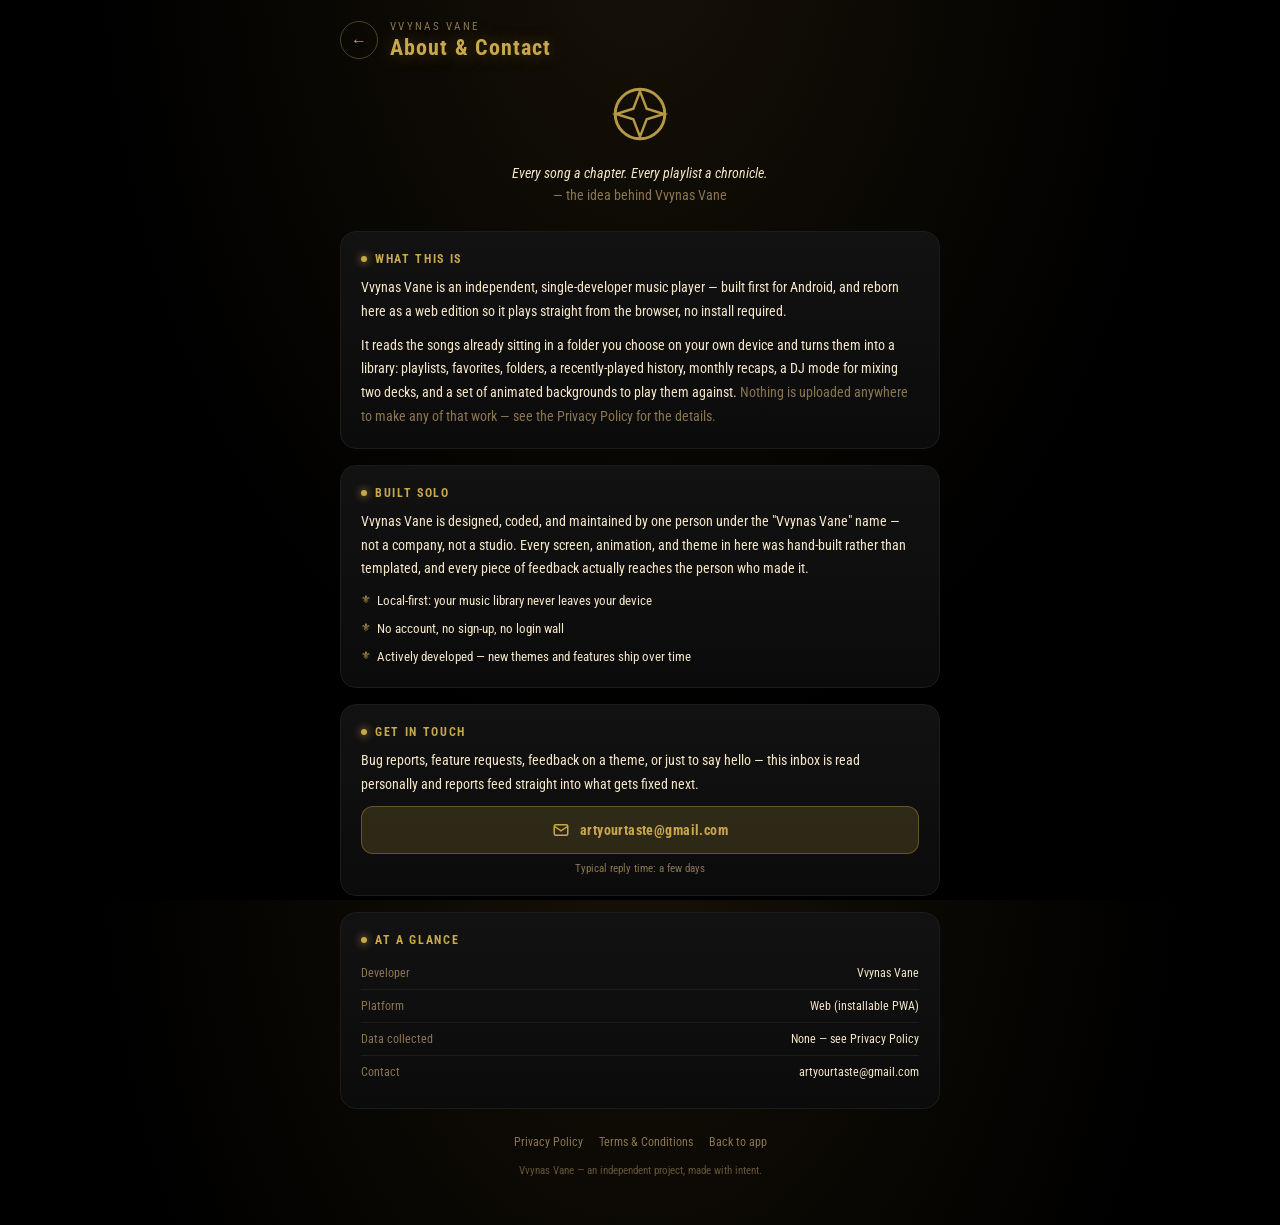
==== about.html @ 15bdd771 "Add files via upload" ====
<!DOCTYPE html>
<html lang="en">
<head>
<meta charset="UTF-8">
<meta name="viewport" content="width=device-width, initial-scale=1, viewport-fit=cover, maximum-scale=1">
<title>About &amp; Contact — Vvynas Vane</title>
<meta name="theme-color" content="#000000">
<meta name="description" content="About the Vvynas Vane music player and how to reach the developer.">
<link rel="manifest" href="manifest.json">
<link rel="apple-touch-icon" href="icons/apple-touch-icon.png">
<meta name="apple-mobile-web-app-capable" content="yes">
<link rel="icon" href="favi.jpeg">
<style>
  @import url('https://fonts.googleapis.com/css2?family=Roboto:wght@300;400;500;700;900&family=Roboto+Condensed:wght@400;700&display=swap');
  :root{
    --bg0:#000; --bg1:#0B0B0B; --bg2:#121212;
    --gold:#C9A84C; --gold-dim:rgba(201,168,76,.18); --gold-line:rgba(201,168,76,.35);
    --crimson:#B22222; --text:#F5E6C8; --muted:#8A7550; --divider:#1C1C1C;
  }
  * { box-sizing:border-box; -webkit-tap-highlight-color:transparent; }
  html,body{ height:100%; margin:0; }
  body{
    background:radial-gradient(ellipse at 50% -10%, #171208 0%, var(--bg0) 60%);
    color:var(--text); font-family:'Roboto Condensed','Roboto',ui-sans-serif,sans-serif;
    overflow-x:hidden;
  }
  #wrap{ max-width:640px; margin:0 auto; padding:calc(20px + env(safe-area-inset-top,0px)) 20px calc(48px + env(safe-area-inset-bottom,0px)); position:relative; z-index:1; }

  .top-row{ display:flex; align-items:center; gap:12px; margin-bottom:22px; }
  .back-btn{ width:38px; height:38px; border-radius:50%; border:1px solid var(--gold-line); display:flex; align-items:center; justify-content:center; color:var(--gold); text-decoration:none; flex:none; font-size:16px; }
  .back-btn:active{ background:var(--gold-dim); }
  .eyebrow{ font-size:10.5px; letter-spacing:.22em; text-transform:uppercase; color:var(--muted); }
  h1{ font-size:22px; letter-spacing:.05em; margin:2px 0 0; color:var(--gold); text-shadow:0 0 18px rgba(201,168,76,.35); }

  .sigil{ width:64px; height:64px; margin:18px auto 8px; display:block; opacity:.9; }

  .lede{ text-align:center; font-size:13.5px; line-height:1.7; color:var(--text); padding:2px 6px 8px; font-style:italic; }
  .lede .mute{ color:var(--muted); font-style:normal; }

  .card{ background:linear-gradient(180deg, var(--bg2), var(--bg1)); border:1px solid var(--divider); border-radius:16px; padding:20px; margin-top:16px; }
  .card h2{ font-size:12px; letter-spacing:.14em; text-transform:uppercase; color:var(--gold); margin:0 0 10px; display:flex; align-items:center; gap:8px; }
  .card h2::before{ content:""; width:6px; height:6px; border-radius:50%; background:var(--gold); box-shadow:0 0 8px var(--gold); }
  .card p{ font-size:13.5px; line-height:1.75; color:var(--text); margin:0 0 10px; }
  .card p:last-child{ margin-bottom:0; }
  .card p .mute{ color:var(--muted); }

  .feature-list{ list-style:none; margin:0; padding:0; display:grid; gap:8px; }
  .feature-list li{ font-size:12.5px; line-height:1.6; color:var(--text); padding-left:16px; position:relative; }
  .feature-list li::before{ content:"⚜"; position:absolute; left:0; top:0; color:var(--gold); font-size:11px; }

  .contact-btn{ display:flex; align-items:center; justify-content:center; gap:10px; width:100%; padding:14px; margin-top:6px; border-radius:12px; border:1px solid var(--gold-line); background:var(--gold-dim); color:var(--gold); text-decoration:none; font-size:14px; font-weight:700; letter-spacing:.03em; }
  .contact-btn:active{ background:rgba(201,168,76,.3); }
  .contact-sub{ text-align:center; font-size:11px; color:var(--muted); margin-top:8px; }

  .meta-row{ display:flex; justify-content:space-between; font-size:11.5px; color:var(--muted); padding:9px 0; border-bottom:1px solid var(--divider); }
  .meta-row:last-child{ border-bottom:none; }
  .meta-row .v{ color:var(--text); }

  .foot-links{ display:flex; flex-wrap:wrap; gap:8px 16px; justify-content:center; margin-top:26px; }
  .foot-links a{ font-size:11.5px; color:var(--muted); text-decoration:none; border-bottom:1px solid transparent; }
  .foot-links a:hover, .foot-links a:active{ color:var(--gold); border-color:var(--gold-line); }
  .foot-note{ text-align:center; font-size:10.5px; color:var(--muted); margin-top:14px; opacity:.7; }
</style>
</head>
<body>
<div id="wrap">

  <div class="top-row">
    <a class="back-btn" href="index.html" aria-label="Back">←</a>
    <div>
      <div class="eyebrow">Vvynas Vane</div>
      <h1>About &amp; Contact</h1>
    </div>
  </div>

  <svg class="sigil" viewBox="0 0 24 24" fill="none" stroke="#C9A84C" stroke-width="1.1">
    <circle cx="12" cy="12" r="9.3"/>
    <path d="M12 3.5 L14.5 10 L21 12 L14.5 14 L12 20.5 L9.5 14 L3 12 L9.5 10 Z" stroke-width="0.9"/>
  </svg>
  <p class="lede">Every song a chapter. Every playlist a chronicle.<br><span class="mute">— the idea behind Vvynas Vane</span></p>

  <div class="card">
    <h2>What this is</h2>
    <p>Vvynas Vane is an independent, single-developer music player — built first for Android, and reborn here as a web edition so it plays straight from the browser, no install required.</p>
    <p>It reads the songs already sitting in a folder you choose on your own device and turns them into a library: playlists, favorites, folders, a recently-played history, monthly recaps, a DJ mode for mixing two decks, and a set of animated backgrounds to play them against. <span class="mute">Nothing is uploaded anywhere to make any of that work — see the Privacy Policy for the details.</span></p>
  </div>

  <div class="card">
    <h2>Built solo</h2>
    <p>Vvynas Vane is designed, coded, and maintained by one person under the "Vvynas Vane" name — not a company, not a studio. Every screen, animation, and theme in here was hand-built rather than templated, and every piece of feedback actually reaches the person who made it.</p>
    <ul class="feature-list">
      <li>Local-first: your music library never leaves your device</li>
      <li>No account, no sign-up, no login wall</li>
      <li>Actively developed — new themes and features ship over time</li>
    </ul>
  </div>

  <div class="card">
    <h2>Get in touch</h2>
    <p>Bug reports, feature requests, feedback on a theme, or just to say hello — this inbox is read personally and reports feed straight into what gets fixed next.</p>
    <a class="contact-btn" href="mailto:artyourtaste@gmail.com?subject=Vvynas%20Vane%20—%20">
      <svg width="18" height="18" viewBox="0 0 24 24" fill="none" stroke="currentColor" stroke-width="2"><rect x="3" y="5" width="18" height="14" rx="2"/><path d="m3 7 9 6 9-6"/></svg>
      artyourtaste@gmail.com
    </a>
    <div class="contact-sub">Typical reply time: a few days</div>
  </div>

  <div class="card">
    <h2>At a glance</h2>
    <div class="meta-row"><span>Developer</span><span class="v">Vvynas Vane</span></div>
    <div class="meta-row"><span>Platform</span><span class="v">Web (installable PWA)</span></div>
    <div class="meta-row"><span>Data collected</span><span class="v">None — see Privacy Policy</span></div>
    <div class="meta-row"><span>Contact</span><span class="v">artyourtaste@gmail.com</span></div>
  </div>

  <div class="foot-links">
    <a href="privacy.html">Privacy Policy</a>
    <a href="terms.html">Terms &amp; Conditions</a>
    <a href="index.html">Back to app</a>
  </div>
  <div class="foot-note">Vvynas Vane — an independent project, made with intent.</div>

</div>
</body>
</html>
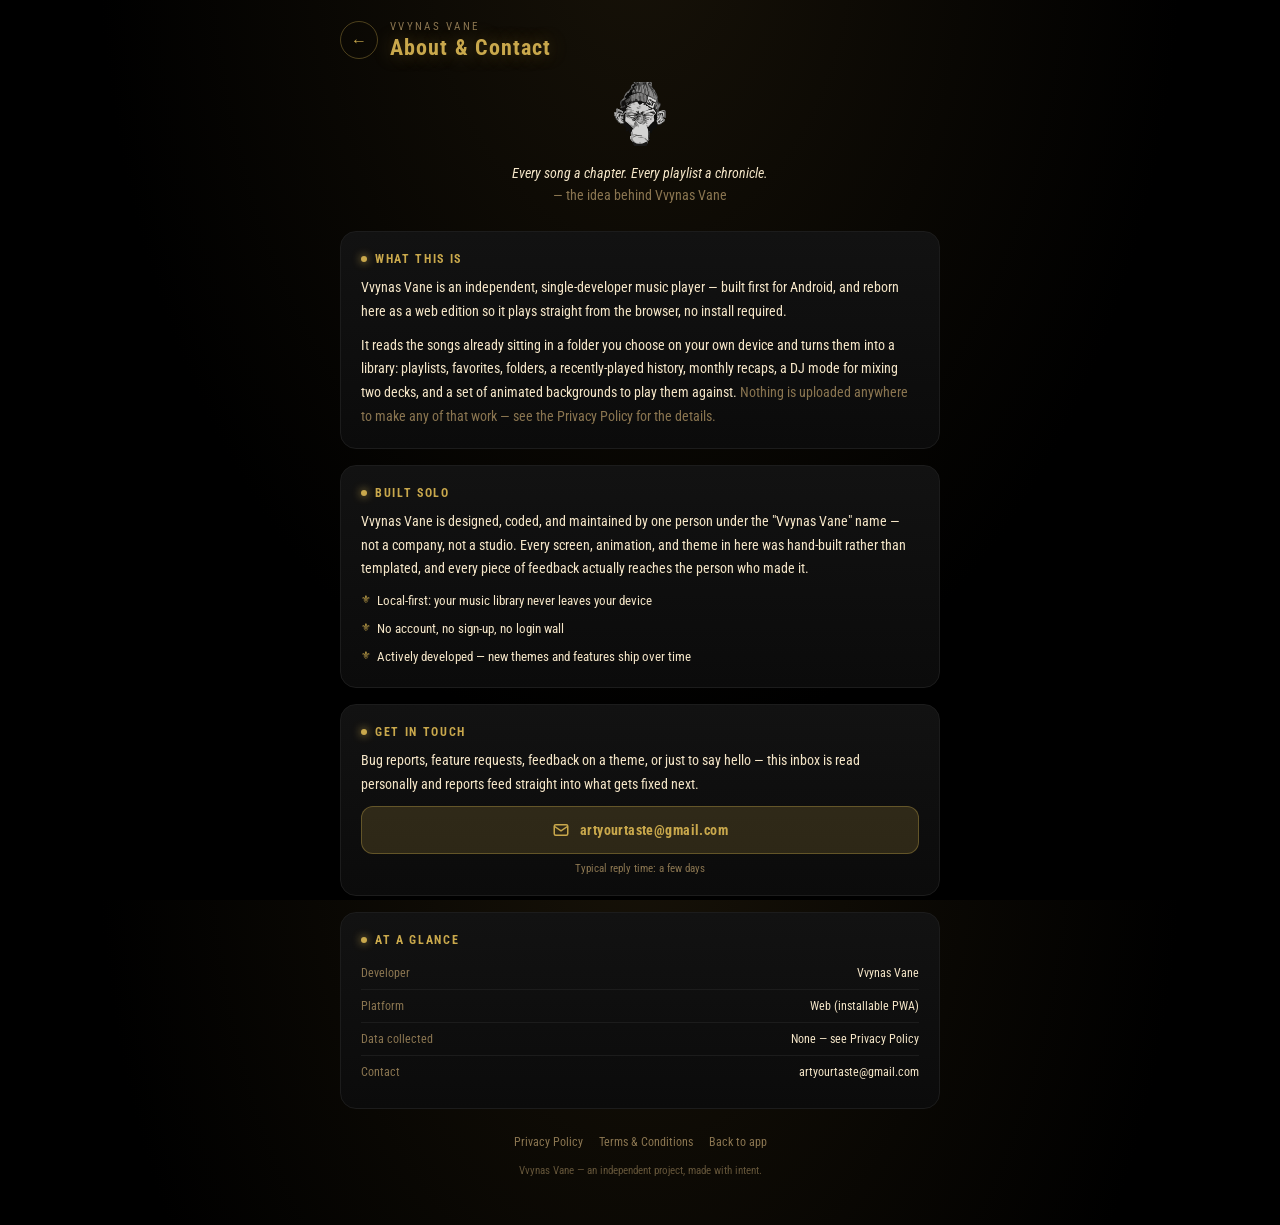
==== commit 88172651: "Add files via upload" ====
--- a/about.html
+++ b/about.html
@@ -7,9 +7,24 @@
 <meta name="theme-color" content="#000000">
 <meta name="description" content="About the Vvynas Vane music player and how to reach the developer.">
 <link rel="manifest" href="manifest.json">
-<link rel="apple-touch-icon" href="icons/apple-touch-icon.png">
+
+<!-- Favicon: vector first (crisp at every size, modern browsers), with
+     raster fallbacks for browsers/contexts that don't support SVG icons. -->
+<link rel="icon" href="favicon.svg" type="image/svg+xml">
+<link rel="icon" href="icon-32.png" sizes="32x32" type="image/png">
+<link rel="icon" href="icon-16.png" sizes="16x16" type="image/png">
+<link rel="shortcut icon" href="favicon.ico">
+
+<!-- iOS "Add to Home Screen" — Safari only ever reads apple-touch-icon,
+     never the manifest, so this is required for the icon to appear there. -->
+<link rel="apple-touch-icon" href="apple-touch-icon.png">
+<link rel="apple-touch-icon" sizes="152x152" href="apple-touch-icon-152.png">
+<link rel="apple-touch-icon" sizes="167x167" href="apple-touch-icon-167.png">
+<link rel="apple-touch-icon" sizes="180x180" href="apple-touch-icon.png">
 <meta name="apple-mobile-web-app-capable" content="yes">
-<link rel="icon" href="favi.jpeg">
+<meta name="apple-mobile-web-app-status-bar-style" content="black-translucent">
+<meta name="apple-mobile-web-app-title" content="Vvynas Vane">
+<meta name="mobile-web-app-capable" content="yes">
 <style>
   @import url('https://fonts.googleapis.com/css2?family=Roboto:wght@300;400;500;700;900&family=Roboto+Condensed:wght@400;700&display=swap');
   :root{
@@ -73,10 +88,7 @@
     </div>
   </div>
 
-  <svg class="sigil" viewBox="0 0 24 24" fill="none" stroke="#C9A84C" stroke-width="1.1">
-    <circle cx="12" cy="12" r="9.3"/>
-    <path d="M12 3.5 L14.5 10 L21 12 L14.5 14 L12 20.5 L9.5 14 L3 12 L9.5 10 Z" stroke-width="0.9"/>
-  </svg>
+  <img class="sigil" src="favicon.svg" alt="Vvynas Vane" width="64" height="64">
   <p class="lede">Every song a chapter. Every playlist a chronicle.<br><span class="mute">— the idea behind Vvynas Vane</span></p>
 
   <div class="card">
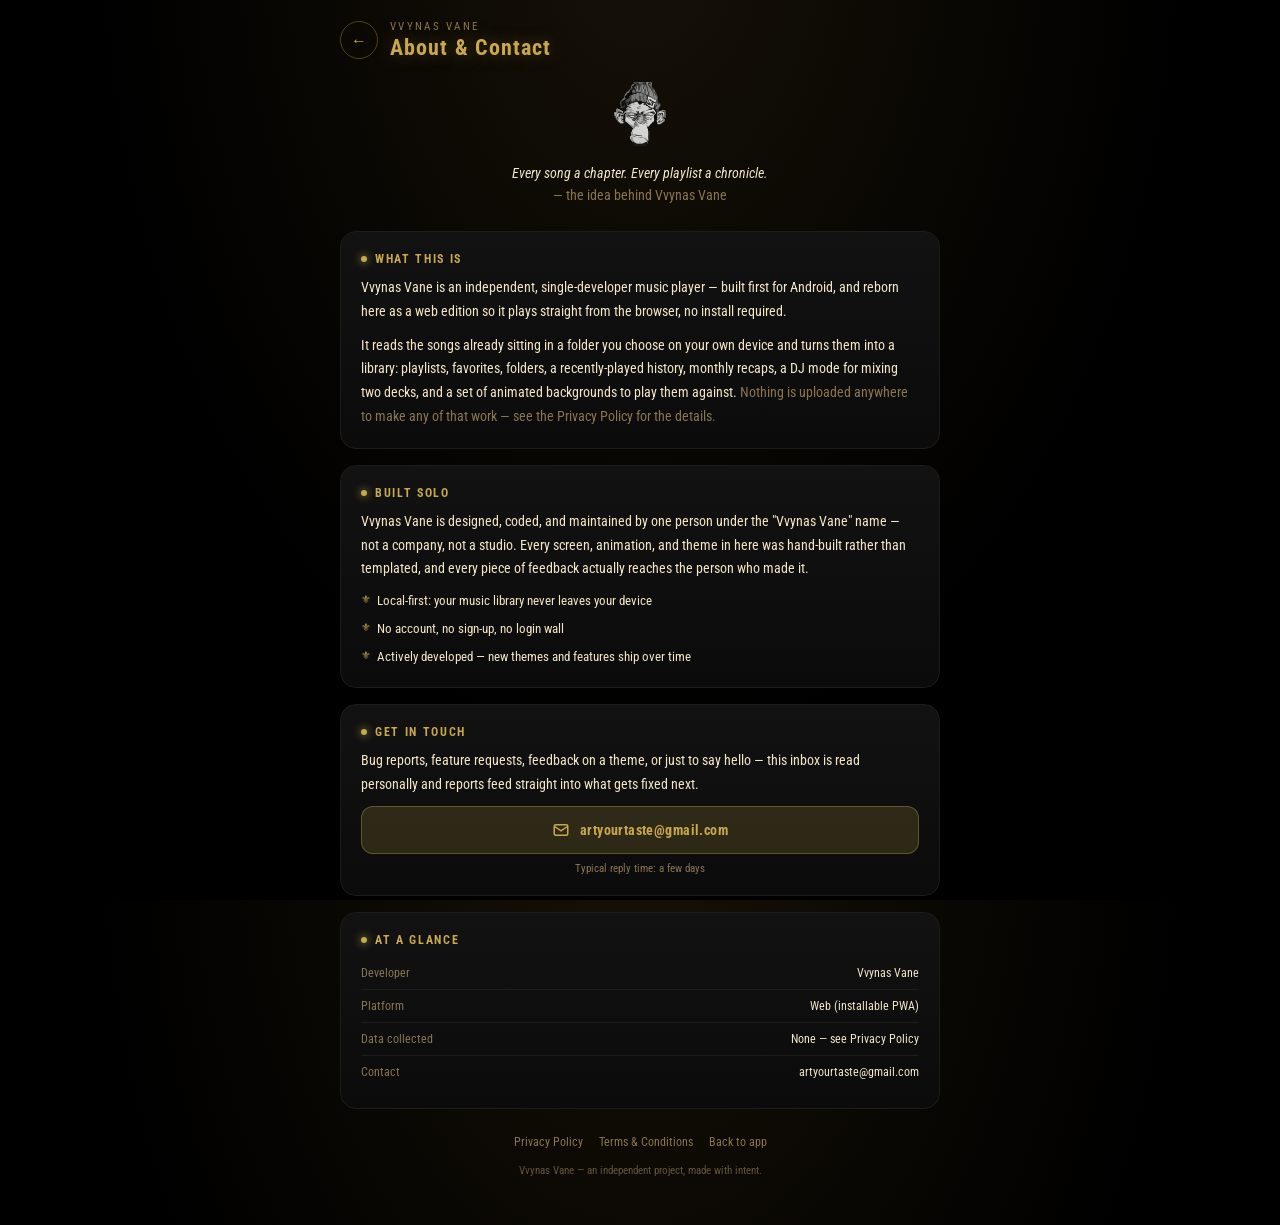
==== commit a2eb1a11: "Add files via upload" ====
--- a/about.html
+++ b/about.html
@@ -133,5 +133,6 @@
   <div class="foot-note">Vvynas Vane — an independent project, made with intent.</div>
 
 </div>
+<script src="shared.js"></script>
 </body>
 </html>
